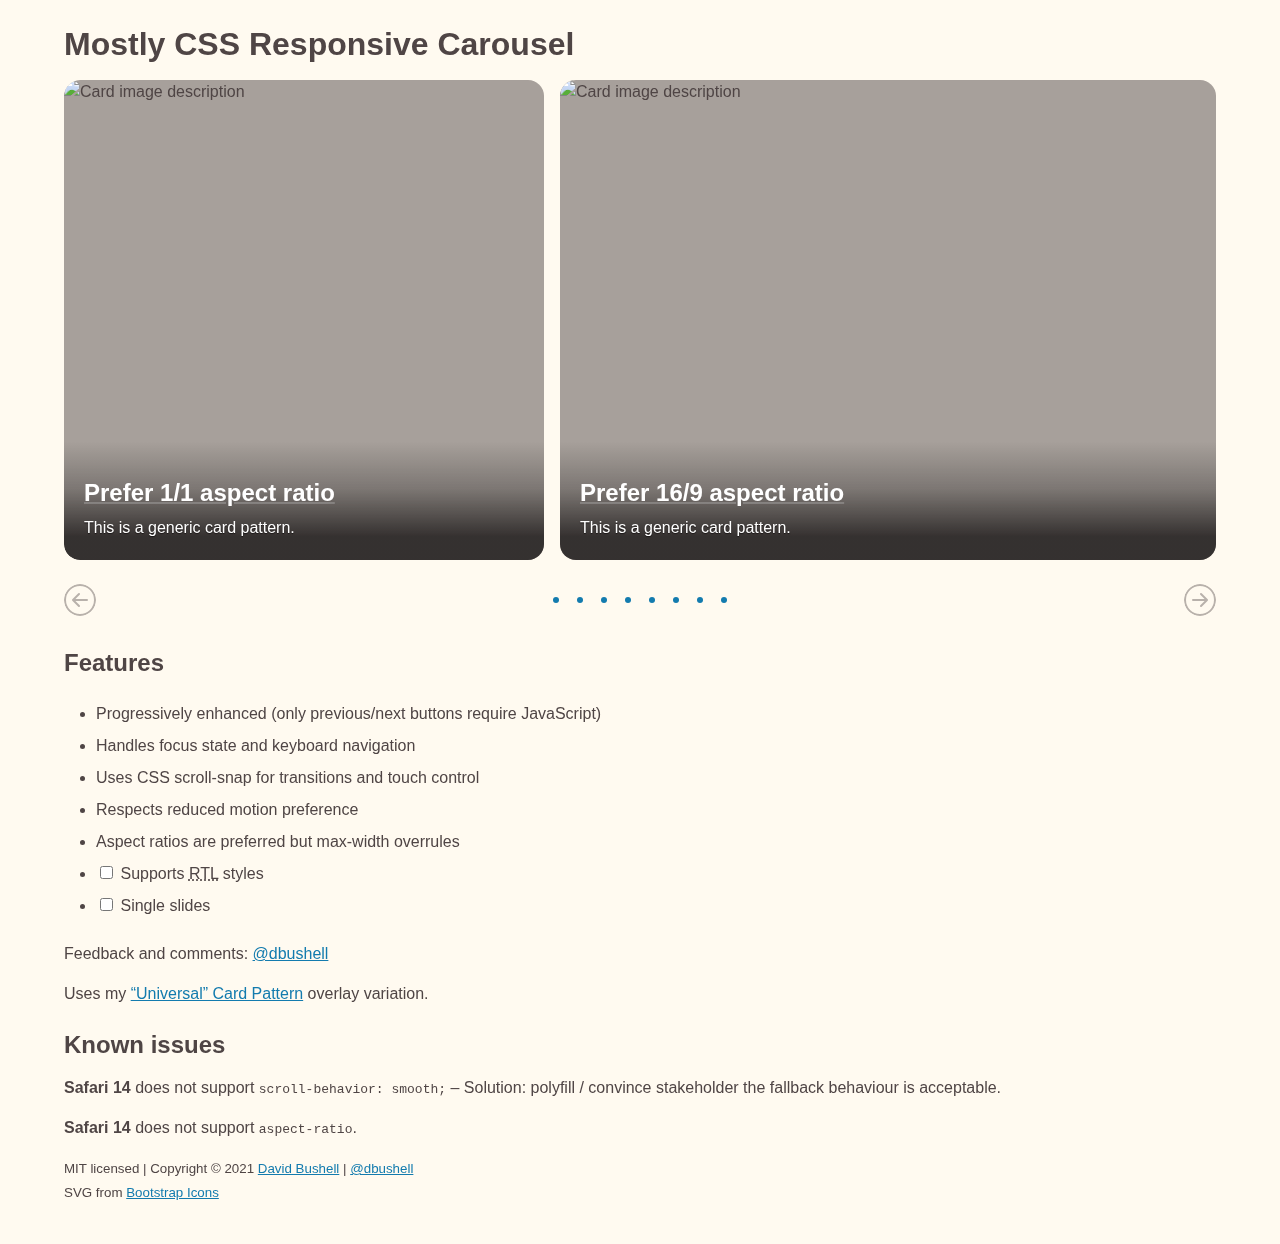
==== dasi-front/index.html @ 223c9263 "Add files via upload" ====
<!DOCTYPE html>
<html lang="ko" class="Noscript">
<head>
  <meta charset="UTF-8">
  <title>CodePen - Mostly CSS Responsive Carousel</title>
  <meta name="viewport" content="width=device-width, initial-scale=1">
<script>(()=>{const d=document.documentElement;d.classList.remove("Noscript"),d.classList.add("Script")})();</script>
<link rel="stylesheet" href="css/carousel.css">

</head>
<body>
<!-- partial:index.partial.html -->
<main class="Main">
  <h1>Mostly CSS Responsive Carousel</h1>
  
  <section class="Carousel" id="carousel" tabindex="-1">
    <h2 class="Hidden">Carousel</h2>
    <article class="Card Card--overlay Card--square" id="card-1">
      <div class="Card__media">
        <img class="Card__image" alt="Card image description" width="480" height="480" loading="lazy" src="https://images.unsplash.com/photo-1621160471147-c5be030e199b?crop=entropy&cs=srgb&fm=jpg&ixid=MnwxNDU4OXwwfDF8cmFuZG9tfHx8fHx8fHx8MTYyMzMxMTEzMw&ixlib=rb-1.2.1&q=85&height=480">
      </div>
      <div class="Card__main">
        <h2 class="Card__heading"><a class="Card__link" href="#">Prefer 1/1 aspect ratio</a></h2>
        <p>This is a generic card pattern.</p>
      </div>
    </article>
    <!--/Card-->
    <article class="Card Card--overlay Card--wide" id="card-2">
      <div class="Card__media">
        <img class="Card__image" alt="Card image description" width="720" height="480" loading="lazy" src="https://images.unsplash.com/photo-1493246507139-91e8fad9978e?crop=entropy&cs=srgb&fm=jpg&ixid=MnwxNDU4OXwwfDF8cmFuZG9tfHx8fHx8fHx8MTYyMzMxMTE5MA&ixlib=rb-1.2.1&q=85&height=480">
      </div>
      <div class="Card__main">
        <h2 class="Card__heading"><a class="Card__link" href="#">Prefer 16/9 aspect ratio</a></h2>
        <p>This is a generic card pattern.</p>
      </div>
    </article>
    <!--/Card-->
    <article class="Card Card--overlay Card--portrait" id="card-3">
      <div class="Card__media">
        <img class="Card__image" alt="Card image description" width="360" height="480" loading="lazy" src="https://images.unsplash.com/photo-1621131179929-426cfb7ce409?crop=entropy&cs=srgb&fm=jpg&ixid=MnwxNDU4OXwwfDF8cmFuZG9tfHx8fHx8fHx8MTYyMzMxMTAzNw&ixlib=rb-1.2.1&q=85&height=480">
      </div>
      <div class="Card__main">
        <h2 class="Card__heading"><a class="Card__link" href="#">Prefer 3/4 aspect ratio</a></h2>
        <p>This is a generic card pattern.</p>
      </div>
    </article>
    <!--/Card-->
    <article class="Card Card--overlay Card--photo" id="card-4">
      <div class="Card__media">
        <img class="Card__image" alt="Card image description" width="708" height="480" loading="lazy" src="https://images.unsplash.com/photo-1622176835604-e644073b0eab?crop=entropy&cs=srgb&fm=jpg&ixid=MnwxNDU4OXwwfDF8cmFuZG9tfHx8fHx8fHx8MTYyMzMxMTA3OQ&ixlib=rb-1.2.1&q=85&height=480">
      </div>
      <div class="Card__main">
        <h2 class="Card__heading"><a class="Card__link" href="#">Prefer 4/3 aspect ratio</a></h2>
        <p>This is a generic card pattern.</p>
      </div>
    </article>
    <!--/Card-->
    <article class="Card Card--overlay Card--square" id="card-5">
      <div class="Card__media">
        <img class="Card__image" alt="Card image description" width="480" height="480" loading="lazy" src="https://images.unsplash.com/photo-1622987437805-5c6f7c2609d7?crop=entropy&cs=srgb&fm=jpg&ixid=MnwxNDU4OXwwfDF8cmFuZG9tfHx8fHx8fHx8MTYyMzMxOTA3NA&ixlib=rb-1.2.1&q=85&height=480">
      </div>
      <div class="Card__main">
        <h2 class="Card__heading"><a class="Card__link" href="#">Prefer 1/1 aspect ratio</a></h2>
        <p>This is a generic card pattern.</p>
      </div>
    </article>
    <!--/Card-->
    <article class="Card Card--overlay Card--wide" id="card-6">
      <div class="Card__media">
        <img class="Card__image" alt="Card image description" width="720" height="480" loading="lazy" src="https://images.unsplash.com/photo-1607935911096-f31f85819be7?crop=entropy&cs=srgb&fm=jpg&ixid=MnwxNDU4OXwwfDF8cmFuZG9tfHx8fHx8fHx8MTYyMzMyNTI1NA&ixlib=rb-1.2.1&q=85&height=480">
      </div>
      <div class="Card__main">
        <h2 class="Card__heading"><a class="Card__link" href="#">Prefer 16/9 aspect ratio</a></h2>
        <p>This is a generic card pattern.</p>
      </div>
    </article>
    <!--/Card-->
    <article class="Card Card--overlay Card--portrait" id="card-7">
      <div class="Card__media">
        <img class="Card__image" alt="Card image description" width="360" height="480" loading="lazy" src="https://images.unsplash.com/photo-1622595522218-f318265a40f4?crop=entropy&cs=srgb&fm=jpg&ixid=MnwxNDU4OXwwfDF8cmFuZG9tfHx8fHx8fHx8MTYyMzMxOTE1Ng&ixlib=rb-1.2.1&q=85&height=480">
      </div>
      <div class="Card__main">
        <h2><a class="Card__link" href="#">Prefer 3/4 aspect ratio</a></h2>
        <p>This is a generic card pattern.</p>
      </div>
    </article>
    <!--/Card-->
    <article class="Card Card--overlay Card--photo" id="card-8">
      <div class="Card__media">
        <img class="Card__image" alt="Card image description" width="708" height="480" loading="lazy" src="https://images.unsplash.com/photo-1621045246196-4c7ce9092d3a?crop=entropy&cs=srgb&fm=jpg&ixid=MnwxNDU4OXwwfDF8cmFuZG9tfHx8fHx8fHx8MTYyMzMxOTIyOQ&ixlib=rb-1.2.1&q=85&height=480">
      </div>
      <div class="Card__main">
        <h2><a class="Card__link" href="#">Prefer 4/3 aspect ratio</a></h2>
        <p>This is a generic card pattern.</p>
      </div>
    </article>
    <!--/Card-->
  </section>
  <!--/Carousel-->
  
  <nav class="Pagination">
    <h2 class="Hidden">Carousel Navigation</h2>
    <button class="Arrow" type="button" aria-controls="carousel" disabled>
      <svg width="16" height="16" viewBox="0 0 16 16" role="presentation">
        <path fill-rule="evenodd" d="M1 8a7 7 0 1 0 14 0A7 7 0 0 0 1 8zm15 0A8 8 0 1 1 0 8a8 8 0 0 1 16 0zm-4.5-.5a.5.5 0 0 1 0 1H5.707l2.147 2.146a.5.5 0 0 1-.708.708l-3-3a.5.5 0 0 1 0-.708l3-3a.5.5 0 1 1 .708.708L5.707 7.5H11.5z"/>
      </svg>
      <span class="Hidden">Previous slide</span>
    </button>
    <button class="Arrow" type="button" aria-controls="carousel" disabled>
      <svg width="16" height="16" viewBox="0 0 16 16" role="presentation">
        <path fill-rule="evenodd" d="M1 8a7 7 0 1 0 14 0A7 7 0 0 0 1 8zm15 0A8 8 0 1 1 0 8a8 8 0 0 1 16 0zM4.5 7.5a.5.5 0 0 0 0 1h5.793l-2.147 2.146a.5.5 0 0 0 .708.708l3-3a.5.5 0 0 0 0-.708l-3-3a.5.5 0 1 0-.708.708L10.293 7.5H4.5z"/>
      </svg>
      <span class="Hidden">Next slide</span>
    </button>
    <div class="Dots">
      <a href="#card-1" class="Dot" tabindex="-1"><span class="Hidden">Slide 1</span></a>
      <a href="#card-2" class="Dot" tabindex="-1"><span class="Hidden">Slide 2</span></a>
      <a href="#card-3" class="Dot" tabindex="-1"><span class="Hidden">Slide 3</span></a>
      <a href="#card-4" class="Dot" tabindex="-1"><span class="Hidden">Slide 4</span></a>
      <a href="#card-5" class="Dot" tabindex="-1"><span class="Hidden">Slide 5</span></a>
      <a href="#card-6" class="Dot" tabindex="-1"><span class="Hidden">Slide 6</span></a>
      <a href="#card-7" class="Dot" tabindex="-1"><span class="Hidden">Slide 7</span></a>
      <a href="#card-8" class="Dot" tabindex="-1"><span class="Hidden">Slide 8</span></a>
    </div>
  </nav>
  <!--/Pagination-->
  
  <h2>Features</h2>
  <ul>
    <li>Progressively enhanced (only previous/next buttons require JavaScript)</li>
    <li>Handles focus state and keyboard navigation</li>
    <li>Uses CSS scroll-snap for transitions and touch control</li>
    <li>Respects reduced motion preference</li>
    <li>Aspect ratios are preferred but max-width overrules</li>
    <li>
      <label>
        <input type="checkbox" id="toggle-rtl">
        <span>Supports <abbr title="right-to-left">RTL</abbr> styles</span>
      </label>
    </li>
    <li>
      <label>
        <input type="checkbox" id="toggle-single">
        <span>Single slides</span>
      </label>
    </li>
  </ul>
  <p>Feedback and comments: <a href="https://twitter.com/dbushell" target="_blank">@dbushell</a></p>
  <p>Uses my <a href="https://codepen.io/dbushell/full/MWpzGje" target="_top">“Universal” Card Pattern</a> overlay variation.</p>
  <h2>Known issues</h2>
  <p><b>Safari 14</b> does not support <code>scroll-behavior: smooth;</code> – Solution: polyfill / convince stakeholder the fallback behaviour is acceptable.</p>
  <p><b>Safari 14</b> does not support <code>aspect-ratio</code>.</p>
  <footer>
    <p><small>MIT licensed | Copyright © 2021 <a href="https://dbushell.com" target="_blank">David Bushell</a> | <a href="https://twitter.com/dbushell" target="_blank">@dbushell</a>
      <br>SVG from <a href="https://icons.getbootstrap.com" target="_blank">Bootstrap Icons</a></small></p>
  </footer>
</main>
<!--/Main-->
<!-- partial -->
  <script  src="js/carousel.js"></script>

</body>
</html>
---- dasi-front/css/carousel.css ----
:root {
  --theme-blue: 200, 80%, 38%;
  --theme-red: 350, 63%, 52%;
  --theme-pink: 350, 100%, 69%;
  --theme-black: 0, 7%, 9%;
  --theme-white: 0, 0%, 100%;
  --theme-light: 40, 100%, 97%;
  --theme-dark: 0, 7%, 29%;
  color: hsl(var(--theme-dark));
  background: hsl(var(--theme-light));
}

*,
*::after,
*::before {
  box-sizing: border-box;
}

a {
  color: hsl(var(--theme-blue));
  transition: color 150ms, text-decoration-color 150ms;
}
a:active, a:visited {
  color: hsl(var(--theme-blue));
}
a:hover {
  color: hsl(var(--theme-red));
}
a:focus, a:hover {
  text-decoration-color: transparent;
}

a:focus,
[tabindex="-1"]:focus {
  outline: 0.125rem solid hsl(var(--theme-pink));
}
a:focus:not(:focus-visible),
[tabindex="-1"]:focus:not(:focus-visible) {
  outline: none;
}

.Carousel {
  --carousel-gap: 1rem;
  border-radius: 1rem;
  display: flex;
  gap: var(--carousel-gap);
  overflow-y: hidden;
  overflow-x: auto;
  position: relative;
  scroll-behavior: auto;
  scroll-snap-type: x mandatory;
  scrollbar-width: none;
  -webkit-overflow-scrolling: touch;
  height: 50vw;
  outline: none !important;
  min-height: 20rem;
  max-height: 30rem;
}
.Carousel::-webkit-scrollbar {
  display: none;
}
.Carousel .Card {
  aspect-ratio: var(--card-ratio);
  flex: 1 0 auto;
  min-height: 100%;
  scroll-snap-align: start;
}
.Carousel .Card__media {
  aspect-ratio: auto;
}
.Carousel > div:empty {
  position: relative;
}
.Carousel > div:empty:first-child {
  inset-inline-start: 10%;
  margin-inline-end: calc(-1 * var(--carousel-gap));
}
.Carousel > div:empty:last-child {
  inset-inline-end: 10%;
  margin-inline-start: calc(-1 * var(--carousel-gap));
}

.Carousel--single .Card {
  --card-ratio: auto;
  flex: 1 0 100%;
}

@media (prefers-reduced-motion: reduce) {
  .Carousel {
    scroll-behavior: auto;
  }
}
@supports not (aspect-ratio: 1/1) {
  .Carousel .Card__media {
    padding-block-end: 0 !important;
  }
  .Carousel .Card__image {
    position: relative !important;
  }
}
.Dots {
  align-items: center;
  display: flex;
  flex-wrap: wrap;
  justify-content: center;
}

.Dot {
  border-radius: 100%;
  display: block;
  height: 1.5rem;
  width: 1.5rem;
  position: relative;
}
.Dot::after {
  background: currentColor;
  border-radius: 100%;
  content: "";
  display: block;
  height: 0.375rem;
  width: 0.375rem;
  left: 50%;
  position: absolute;
  top: 50%;
  transform: translateX(-50%) translateY(-50%);
}

.Dot--active {
  color: hsl(var(--theme-pink)) !important;
}

.Pagination {
  align-items: center;
  display: flex;
  justify-content: center;
  margin: 1rem -0.5rem;
}
.Pagination .Arrow {
  flex: 0 0 auto;
}
.Pagination .Arrow:first-of-type {
  margin-inline-end: auto;
  order: -1;
}
.Pagination .Arrow:last-of-type {
  margin-inline-start: auto;
  order: 1;
}

.Arrow {
  align-items: center;
  appearance: none;
  background: transparent;
  border: none;
  border-radius: 0.125rem;
  cursor: pointer;
  color: hsl(var(--theme-blue));
  display: flex;
  height: 3rem;
  justify-content: center;
  opacity: 1;
  padding: 0.5rem;
  transition: opacity 150ms, color 150ms;
  width: 3rem;
}
.Arrow:hover {
  color: hsl(var(--theme-red));
}
.Arrow:focus {
  color: hsl(var(--theme-pink));
  outline: none;
}
.Arrow:focus svg {
  box-shadow: 0 0 0 0.125rem hsla(var(--theme-white), 1), 0 0 0 0.25rem currentColor;
}
.Arrow:focus:not(:focus-visible) {
  color: hsl(var(--theme-red));
}
.Arrow:focus:not(:focus-visible) svg {
  box-shadow: none;
}
.Arrow[disabled] {
  color: hsl(var(--theme-dark));
  opacity: 0.4;
  pointer-events: none;
}
.Arrow svg {
  border-radius: 100%;
  fill: currentColor;
  height: 100%;
  width: 100%;
  transition: box-shadow 150ms;
}
[dir=rtl] .Arrow svg {
  transform: scaleX(-1);
}

.Hidden {
  border: 0 !important;
  clip: rect(0 0 0 0) !important;
  clip-path: inset(50%) !important;
  height: 1px !important;
  margin: -1px !important;
  overflow: hidden !important;
  padding: 0 !important;
  position: absolute !important;
  width: 1px !important;
  white-space: nowrap !important;
}

:root {
  --card-link-color: var(--theme-blue);
  --card-hover-color: var(--theme-red);
  --card-focus-color: var(--theme-pink);
  --card-inner-focus-color: var(--theme-white);
  --card-shadow-color: var(--theme-black);
  --card-foreground-color: var(--theme-dark);
  --card-background-color: var(--theme-dark);
}

.Card {
  --card-ratio: auto 1/1;
  display: grid;
  grid-template-columns: 1fr;
  grid-template-rows: [media-start] auto [media-end main-start] auto [main-end];
  max-width: 100%;
  position: relative;
}

.Card__media {
  aspect-ratio: var(--card-ratio);
  background: hsla(var(--card-background-color), 0.5);
  border-radius: 1rem;
  grid-column: 1/-1;
  grid-row: media-start/media-end;
  max-width: 100%;
  overflow: hidden;
  position: relative;
  z-index: -1;
}
.Card__media > * {
  border-radius: inherit;
  height: 100%;
  object-fit: cover;
  position: absolute;
  width: 100%;
}

.Card__main {
  align-self: end;
  color: hsl(var(--card-foreground-color));
  grid-column: 1/-1;
  grid-row: main-start/main-end;
  padding: 1.25rem;
}
.Card__main [href]:not(.Card__link) {
  position: relative;
  z-index: 2;
}
.Card__main > * {
  margin: 0;
}

.Card__link {
  color: hsl(var(--card-link-color));
  font-weight: 600;
  text-decoration-line: underline;
  text-decoration-color: hsla(var(--card-link-color), 0.2);
  text-decoration-thickness: 0.125rem;
  text-decoration-skip: ink;
  text-decoration-skip-ink: all;
  text-decoration-offset: 100%;
}
.Card__link::after {
  border: 0.125rem solid hsl(var(--card-focus-color));
  box-shadow: inset 0 0 0 0.125rem hsla(var(--card-inner-focus-color), 1);
  border-radius: 1rem;
  bottom: 0;
  content: "";
  display: block;
  left: 0;
  opacity: 0;
  position: absolute;
  right: 0;
  top: 0;
  transition: border-color 150ms, opacity 150ms;
  z-index: 1;
}
.Card__link:hover, .Card__link:focus {
  text-decoration-color: hsla(var(--card-hover-color), 1);
}
.Card__link:hover::after, .Card__link:focus::after {
  opacity: 1;
}
.Card__link:focus {
  outline: none;
  text-decoration-color: currentColor;
}

.Card__heading {
  line-height: 1.25;
  margin-block-end: 0.5rem;
}

.Card--border .Card__link::after {
  opacity: 1;
}
.Card--border .Card__link:not(:focus):not(:hover)::after {
  border-color: hsla(var(--card-foreground-color), 0.5);
}

.Card--overlay {
  --card-shadow-color: var(--theme-black);
  --card-foreground-color: var(--theme-white);
  --card-background-color: var(--theme-dark);
  --card-link-color: var(--theme-white);
  --card-hover-color: var(--theme-white);
  grid-template-rows: [media-start] 1fr [overlay-start] 1rem [main-start] auto [main-end overlay-end media-end];
}
.Card--overlay::before {
  background: linear-gradient(to top, hsla(var(--card-shadow-color), 0.8) 20%, hsla(var(--card-shadow-color), 0.3) 60%, transparent);
  border-bottom-left-radius: 1rem;
  border-bottom-right-radius: 1rem;
  content: "";
  display: block;
  grid-column: 1/-1;
  grid-row: overlay-start/overlay-end;
  overflow: hidden;
}
.Card--overlay .Card__main p {
  text-shadow: 0 0.0625rem 0.0625rem hsl(var(--card-shadow-color));
}
.Card--overlay .Card__main a {
  color: hsl(var(--card-link-color));
}
.Card--overlay .Card__main a:active, .Card--overlay .Card__main a:visited {
  color: hsl(var(--card-link-color));
}
.Card--overlay .Card__main a:hover, .Card--overlay .Card__main a:focus {
  color: hsl(var(--card-hover-color));
}

.Card--square {
  --card-ratio: auto 1/1;
}

.Card--photo {
  --card-ratio: auto 4/3;
}

.Card--portrait {
  --card-ratio: auto 3/4;
}

.Card--wide {
  --card-ratio: auto 16/9;
}

@supports not (aspect-ratio: 1/1) {
  .Card__media {
    height: 100%;
    padding-block-end: calc(100% * (1 / 1));
  }

  .Card--square .Card__media {
    padding-block-end: calc(100% * (1 / 1));
  }

  .Card--photo .Card__media {
    padding-block-end: calc(100% * (3 / 4));
  }

  .Card--portrait .Card__media {
    padding-block-end: calc(100% * (4 / 3));
  }

  .Card--wide .Card__media {
    padding-block-end: calc(100% * (9 / 16));
  }
}
@font-face {
  font-family: "Raleway";
  src: url("https://assets.codepen.io/85421/Raleway-VariableFont.woff2") format("woff2");
  font-display: swap;
  font-weight: 1 900;
  font-style: normal;
  unicode-range: U+0020-007F, U+00A0-00FF, U+0100-017F, U+2000-206F;
}
@font-face {
  font-family: "Fallback";
  size-adjust: 104%;
  ascent-override: 96%;
  src: local("Arial");
}
html {
  line-height: 1.5;
  font-family: Raleway, Fallback, sans-serif;
}

body {
  margin: 0;
}

img {
  display: block;
  height: auto;
  max-width: 100%;
}

.Main {
  margin: 0 auto;
  max-width: calc(90rem + 10vw);
  padding: 1.5rem 5vw;
  width: 100%;
}
.Main > *:first-child {
  margin-block-start: 0;
}
.Main > h1 {
  font-weight: 800;
}
.Main > h1, .Main > h2, .Main > h3 {
  line-height: 1.25;
  margin-block: 1.5rem 1rem;
}
.Main > ul {
  margin-block: 1.5rem;
  padding-inline: 2rem 0;
}
.Main > ul li {
  margin-block: 0.5rem;
}
.Main > p {
  margin-block: 1rem;
}
.Main a:not([class]) {
  font-weight: 500;
}
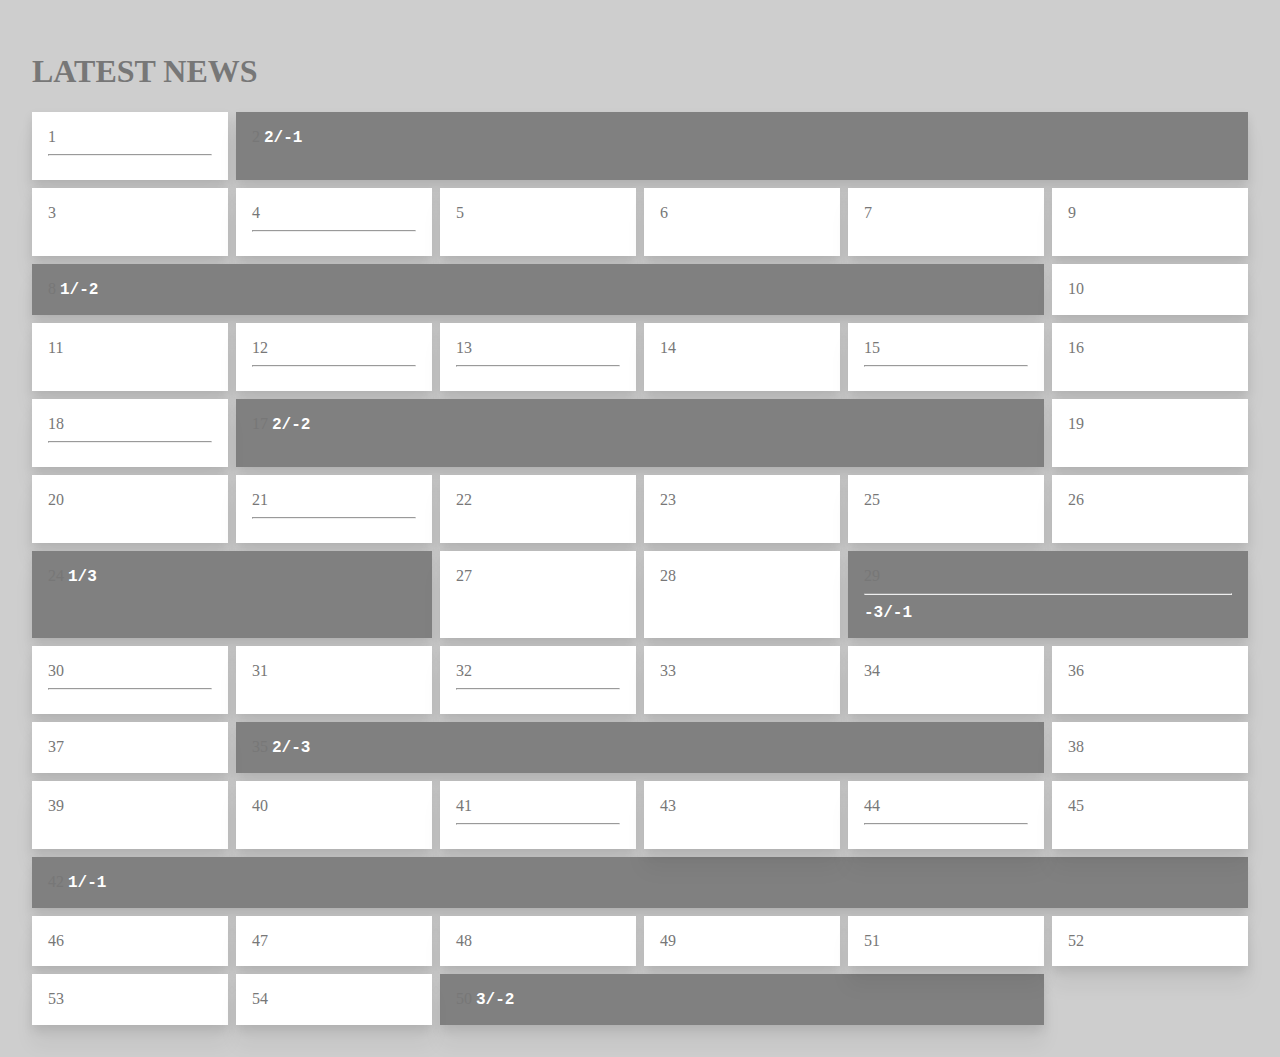
==== commit 87b8154c: "1" ====
--- a/dasi-front/index.html
+++ b/dasi-front/index.html
@@ -5,159 +5,305 @@
   <title>CodePen - Mostly CSS Responsive Carousel</title>
   <meta name="viewport" content="width=device-width, initial-scale=1">
 <script>(()=>{const d=document.documentElement;d.classList.remove("Noscript"),d.classList.add("Script")})();</script>
-<link rel="stylesheet" href="css/carousel.css">
+<link rel="stylesheet" href="css/default.css">
 
 </head>
 <body>
-<!-- partial:index.partial.html -->
-<main class="Main">
-  <h1>Mostly CSS Responsive Carousel</h1>
-  
-  <section class="Carousel" id="carousel" tabindex="-1">
-    <h2 class="Hidden">Carousel</h2>
-    <article class="Card Card--overlay Card--square" id="card-1">
-      <div class="Card__media">
-        <img class="Card__image" alt="Card image description" width="480" height="480" loading="lazy" src="https://images.unsplash.com/photo-1621160471147-c5be030e199b?crop=entropy&cs=srgb&fm=jpg&ixid=MnwxNDU4OXwwfDF8cmFuZG9tfHx8fHx8fHx8MTYyMzMxMTEzMw&ixlib=rb-1.2.1&q=85&height=480">
-      </div>
-      <div class="Card__main">
-        <h2 class="Card__heading"><a class="Card__link" href="#">Prefer 1/1 aspect ratio</a></h2>
-        <p>This is a generic card pattern.</p>
-      </div>
-    </article>
-    <!--/Card-->
-    <article class="Card Card--overlay Card--wide" id="card-2">
-      <div class="Card__media">
-        <img class="Card__image" alt="Card image description" width="720" height="480" loading="lazy" src="https://images.unsplash.com/photo-1493246507139-91e8fad9978e?crop=entropy&cs=srgb&fm=jpg&ixid=MnwxNDU4OXwwfDF8cmFuZG9tfHx8fHx8fHx8MTYyMzMxMTE5MA&ixlib=rb-1.2.1&q=85&height=480">
-      </div>
-      <div class="Card__main">
-        <h2 class="Card__heading"><a class="Card__link" href="#">Prefer 16/9 aspect ratio</a></h2>
-        <p>This is a generic card pattern.</p>
-      </div>
-    </article>
-    <!--/Card-->
-    <article class="Card Card--overlay Card--portrait" id="card-3">
-      <div class="Card__media">
-        <img class="Card__image" alt="Card image description" width="360" height="480" loading="lazy" src="https://images.unsplash.com/photo-1621131179929-426cfb7ce409?crop=entropy&cs=srgb&fm=jpg&ixid=MnwxNDU4OXwwfDF8cmFuZG9tfHx8fHx8fHx8MTYyMzMxMTAzNw&ixlib=rb-1.2.1&q=85&height=480">
-      </div>
-      <div class="Card__main">
-        <h2 class="Card__heading"><a class="Card__link" href="#">Prefer 3/4 aspect ratio</a></h2>
-        <p>This is a generic card pattern.</p>
-      </div>
-    </article>
-    <!--/Card-->
-    <article class="Card Card--overlay Card--photo" id="card-4">
-      <div class="Card__media">
-        <img class="Card__image" alt="Card image description" width="708" height="480" loading="lazy" src="https://images.unsplash.com/photo-1622176835604-e644073b0eab?crop=entropy&cs=srgb&fm=jpg&ixid=MnwxNDU4OXwwfDF8cmFuZG9tfHx8fHx8fHx8MTYyMzMxMTA3OQ&ixlib=rb-1.2.1&q=85&height=480">
-      </div>
-      <div class="Card__main">
-        <h2 class="Card__heading"><a class="Card__link" href="#">Prefer 4/3 aspect ratio</a></h2>
-        <p>This is a generic card pattern.</p>
-      </div>
-    </article>
-    <!--/Card-->
-    <article class="Card Card--overlay Card--square" id="card-5">
-      <div class="Card__media">
-        <img class="Card__image" alt="Card image description" width="480" height="480" loading="lazy" src="https://images.unsplash.com/photo-1622987437805-5c6f7c2609d7?crop=entropy&cs=srgb&fm=jpg&ixid=MnwxNDU4OXwwfDF8cmFuZG9tfHx8fHx8fHx8MTYyMzMxOTA3NA&ixlib=rb-1.2.1&q=85&height=480">
-      </div>
-      <div class="Card__main">
-        <h2 class="Card__heading"><a class="Card__link" href="#">Prefer 1/1 aspect ratio</a></h2>
-        <p>This is a generic card pattern.</p>
-      </div>
-    </article>
-    <!--/Card-->
-    <article class="Card Card--overlay Card--wide" id="card-6">
-      <div class="Card__media">
-        <img class="Card__image" alt="Card image description" width="720" height="480" loading="lazy" src="https://images.unsplash.com/photo-1607935911096-f31f85819be7?crop=entropy&cs=srgb&fm=jpg&ixid=MnwxNDU4OXwwfDF8cmFuZG9tfHx8fHx8fHx8MTYyMzMyNTI1NA&ixlib=rb-1.2.1&q=85&height=480">
-      </div>
-      <div class="Card__main">
-        <h2 class="Card__heading"><a class="Card__link" href="#">Prefer 16/9 aspect ratio</a></h2>
-        <p>This is a generic card pattern.</p>
-      </div>
-    </article>
-    <!--/Card-->
-    <article class="Card Card--overlay Card--portrait" id="card-7">
-      <div class="Card__media">
-        <img class="Card__image" alt="Card image description" width="360" height="480" loading="lazy" src="https://images.unsplash.com/photo-1622595522218-f318265a40f4?crop=entropy&cs=srgb&fm=jpg&ixid=MnwxNDU4OXwwfDF8cmFuZG9tfHx8fHx8fHx8MTYyMzMxOTE1Ng&ixlib=rb-1.2.1&q=85&height=480">
-      </div>
-      <div class="Card__main">
-        <h2><a class="Card__link" href="#">Prefer 3/4 aspect ratio</a></h2>
-        <p>This is a generic card pattern.</p>
-      </div>
-    </article>
-    <!--/Card-->
-    <article class="Card Card--overlay Card--photo" id="card-8">
-      <div class="Card__media">
-        <img class="Card__image" alt="Card image description" width="708" height="480" loading="lazy" src="https://images.unsplash.com/photo-1621045246196-4c7ce9092d3a?crop=entropy&cs=srgb&fm=jpg&ixid=MnwxNDU4OXwwfDF8cmFuZG9tfHx8fHx8fHx8MTYyMzMxOTIyOQ&ixlib=rb-1.2.1&q=85&height=480">
-      </div>
-      <div class="Card__main">
-        <h2><a class="Card__link" href="#">Prefer 4/3 aspect ratio</a></h2>
-        <p>This is a generic card pattern.</p>
-      </div>
-    </article>
-    <!--/Card-->
-  </section>
-  <!--/Carousel-->
-  
-  <nav class="Pagination">
-    <h2 class="Hidden">Carousel Navigation</h2>
-    <button class="Arrow" type="button" aria-controls="carousel" disabled>
-      <svg width="16" height="16" viewBox="0 0 16 16" role="presentation">
-        <path fill-rule="evenodd" d="M1 8a7 7 0 1 0 14 0A7 7 0 0 0 1 8zm15 0A8 8 0 1 1 0 8a8 8 0 0 1 16 0zm-4.5-.5a.5.5 0 0 1 0 1H5.707l2.147 2.146a.5.5 0 0 1-.708.708l-3-3a.5.5 0 0 1 0-.708l3-3a.5.5 0 1 1 .708.708L5.707 7.5H11.5z"/>
-      </svg>
-      <span class="Hidden">Previous slide</span>
-    </button>
-    <button class="Arrow" type="button" aria-controls="carousel" disabled>
-      <svg width="16" height="16" viewBox="0 0 16 16" role="presentation">
-        <path fill-rule="evenodd" d="M1 8a7 7 0 1 0 14 0A7 7 0 0 0 1 8zm15 0A8 8 0 1 1 0 8a8 8 0 0 1 16 0zM4.5 7.5a.5.5 0 0 0 0 1h5.793l-2.147 2.146a.5.5 0 0 0 .708.708l3-3a.5.5 0 0 0 0-.708l-3-3a.5.5 0 1 0-.708.708L10.293 7.5H4.5z"/>
-      </svg>
-      <span class="Hidden">Next slide</span>
-    </button>
-    <div class="Dots">
-      <a href="#card-1" class="Dot" tabindex="-1"><span class="Hidden">Slide 1</span></a>
-      <a href="#card-2" class="Dot" tabindex="-1"><span class="Hidden">Slide 2</span></a>
-      <a href="#card-3" class="Dot" tabindex="-1"><span class="Hidden">Slide 3</span></a>
-      <a href="#card-4" class="Dot" tabindex="-1"><span class="Hidden">Slide 4</span></a>
-      <a href="#card-5" class="Dot" tabindex="-1"><span class="Hidden">Slide 5</span></a>
-      <a href="#card-6" class="Dot" tabindex="-1"><span class="Hidden">Slide 6</span></a>
-      <a href="#card-7" class="Dot" tabindex="-1"><span class="Hidden">Slide 7</span></a>
-      <a href="#card-8" class="Dot" tabindex="-1"><span class="Hidden">Slide 8</span></a>
+<div class="page">
+    <h1>LATEST NEWS</h1>
+    <div class="archive">
+      <article class="article">1
+        <hr class="image">
+        
+      </article>
+      <article class="article">2
+        
+        
+        
+        
+        
+      </article>
+      <article class="article">3
+        
+        
+        
+      </article>
+      <article class="article">4
+        <hr class="image">
+        
+        
+        
+        
+        
+      </article>
+      <article class="article">5
+        
+        
+        
+      </article>
+      <article class="article">6
+        
+        
+        
+      </article>
+      <article class="article">7
+        
+        
+        
+      </article>
+      <article class="article">8
+        
+        
+      </article>
+      <article class="article">9
+        
+        
+        
+      </article>
+      <article class="article">10
+        
+        
+      </article>
+      <article class="article">11
+        
+        
+        
+      </article>
+      <article class="article">12
+        <hr class="image">
+        
+        
+      </article>
+      <article class="article">13
+        <hr class="image">
+        
+      </article>
+      <article class="article">14
+        
+        
+        
+        
+        
+        
+        
+        
+        
+      </article>
+      <article class="article">15
+        <hr class="image">
+        
+        
+        
+        
+      </article>
+      <article class="article">16
+        
+        
+        
+        
+        
+        
+      </article>
+      <article class="article">17
+        
+        </article>
+      <article class="article">18
+        <hr class="image">
+        
+      </article>
+      <article class="article">19
+        
+        
+        
+        
+        
+      </article>
+      <article class="article">20
+        
+        
+        
+      </article>
+      <article class="article">21
+        <hr class="image">
+        
+        
+        
+        
+        
+      </article>
+      <article class="article">22
+        
+        
+        
+      </article>
+      <article class="article">23
+        
+        
+        
+      </article>
+      <article class="article">24
+        
+        
+        
+      </article>
+      <article class="article">25
+        
+        
+      </article>
+      <article class="article">26
+        
+        
+        
+      </article>
+      <article class="article">27
+        
+        
+      </article>
+      <article class="article">28
+        
+        
+        
+      </article>
+      <article class="article">29
+        <hr class="image">
+        
+        
+      </article>
+      <article class="article">30
+        <hr class="image">
+        
+      </article>
+      <article class="article">31
+        
+        
+        
+        
+        
+        
+        
+        
+        
+      </article>
+      <article class="article">32
+        <hr class="image">
+        
+        
+        
+        
+      </article>
+      <article class="article">33
+        
+        
+        
+        
+        
+        
+      </article>
+      <article class="article">34
+        
+        </article>
+      <article class="article">35
+        
+        
+        
+      </article>
+      <article class="article">36
+        
+        
+        
+      </article>
+      <article class="article">37
+        
+        
+        
+      </article>
+      <article class="article">38
+        
+        
+      </article>
+      <article class="article">39
+        
+        
+        
+      </article>
+      <article class="article">40
+        
+        
+      </article>
+      <article class="article">41
+        <hr class="image">
+        
+      </article>
+      <article class="article">42
+        
+        
+        
+        
+        
+      </article>
+      <article class="article">43
+        
+        
+        
+      </article>
+      <article class="article">44
+        <hr class="image">
+        
+        
+        
+        
+        
+      </article>
+      <article class="article">45
+        
+        
+        
+      </article>
+      <article class="article">46
+        
+        
+        
+      </article>
+      <article class="article">47
+        
+        
+        
+      </article>
+      <article class="article">48
+        
+        
+      </article>
+      <article class="article">49
+        
+        
+        
+      </article>
+      <article class="article">50
+        
+        
+        
+      </article>
+      <article class="article">51
+        
+        
+        
+      </article>
+      <article class="article">52
+        
+        
+        
+      </article>
+      <article class="article">53
+        
+        
+        
+      </article>
+      <article class="article">54
+        
+        
+        
+      </article>
     </div>
-  </nav>
-  <!--/Pagination-->
-  
-  <h2>Features</h2>
-  <ul>
-    <li>Progressively enhanced (only previous/next buttons require JavaScript)</li>
-    <li>Handles focus state and keyboard navigation</li>
-    <li>Uses CSS scroll-snap for transitions and touch control</li>
-    <li>Respects reduced motion preference</li>
-    <li>Aspect ratios are preferred but max-width overrules</li>
-    <li>
-      <label>
-        <input type="checkbox" id="toggle-rtl">
-        <span>Supports <abbr title="right-to-left">RTL</abbr> styles</span>
-      </label>
-    </li>
-    <li>
-      <label>
-        <input type="checkbox" id="toggle-single">
-        <span>Single slides</span>
-      </label>
-    </li>
-  </ul>
-  <p>Feedback and comments: <a href="https://twitter.com/dbushell" target="_blank">@dbushell</a></p>
-  <p>Uses my <a href="https://codepen.io/dbushell/full/MWpzGje" target="_top">“Universal” Card Pattern</a> overlay variation.</p>
-  <h2>Known issues</h2>
-  <p><b>Safari 14</b> does not support <code>scroll-behavior: smooth;</code> – Solution: polyfill / convince stakeholder the fallback behaviour is acceptable.</p>
-  <p><b>Safari 14</b> does not support <code>aspect-ratio</code>.</p>
-  <footer>
-    <p><small>MIT licensed | Copyright © 2021 <a href="https://dbushell.com" target="_blank">David Bushell</a> | <a href="https://twitter.com/dbushell" target="_blank">@dbushell</a>
-      <br>SVG from <a href="https://icons.getbootstrap.com" target="_blank">Bootstrap Icons</a></small></p>
-  </footer>
-</main>
-<!--/Main-->
-<!-- partial -->
-  <script  src="js/carousel.js"></script>
-
+  </div>
 </body>
-</html>
+</html>--- a/dasi-front/css/default.css
+++ b/dasi-front/css/default.css
@@ -0,0 +1,110 @@
+body {
+  background: #001628;
+  color: #777;
+  margin: 0 auto;
+
+}
+
+.page {
+  padding: 2em;
+  background: #cecece;
+  max-width: 1600px;
+}
+
+.archive {
+  display: grid;
+  grid-template-columns: repeat(auto-fit, minmax(180px, 1fr));
+  grid-gap: 0.5rem;
+  grid-auto-flow: dense;
+}
+
+.article {
+  padding: 1em;
+  background: #fff;
+  box-shadow:
+    0 5px 10px rgba(0, 0, 0, 0.1),
+    0 20px 20px rgba(0, 0, 0, 0.05);
+}
+
+.article::after {
+  color: white;
+  font-weight: bold;
+  font-family: courier;
+}
+
+.article:nth-child(2) {
+  grid-column: 2/-1;
+  background: grey
+}
+
+.article:nth-child(2)::after {
+  content: "2/-1";
+}
+
+.article:nth-child(8) {
+  grid-column: 1/-2;
+  background: grey
+}
+
+.article:nth-child(8)::after {
+  content: "1/-2";
+}
+
+
+.article:nth-child(3)::after {
+  content: "1/-1";
+}
+
+.article:nth-child(17) {
+  grid-column: 2/-2;
+  background: grey
+}
+
+.article:nth-child(17)::after {
+  content: "2/-2";
+}
+
+.article:nth-child(24) {
+  grid-column: 1/3;
+  background: grey
+}
+
+.article:nth-child(24)::after {
+  content: "1/3";
+}
+
+.article:nth-child(29) {
+  grid-column: -3/-1;
+  background: grey
+}
+
+.article:nth-child(29)::after {
+  content: "-3/-1";
+}
+
+.article:nth-child(35) {
+  grid-column: 2/-2;
+  background: grey
+}
+
+.article:nth-child(35)::after {
+  content: "2/-3";
+}
+
+.article:nth-child(42) {
+  grid-column: 1/-1;
+  background: grey
+}
+
+.article:nth-child(42)::after {
+  content: "1/-1";
+}
+
+.article:nth-child(50) {
+  grid-column: 3/-2;
+  background: grey
+}
+
+.article:nth-child(50)::after {
+  content: "3/-2";
+}